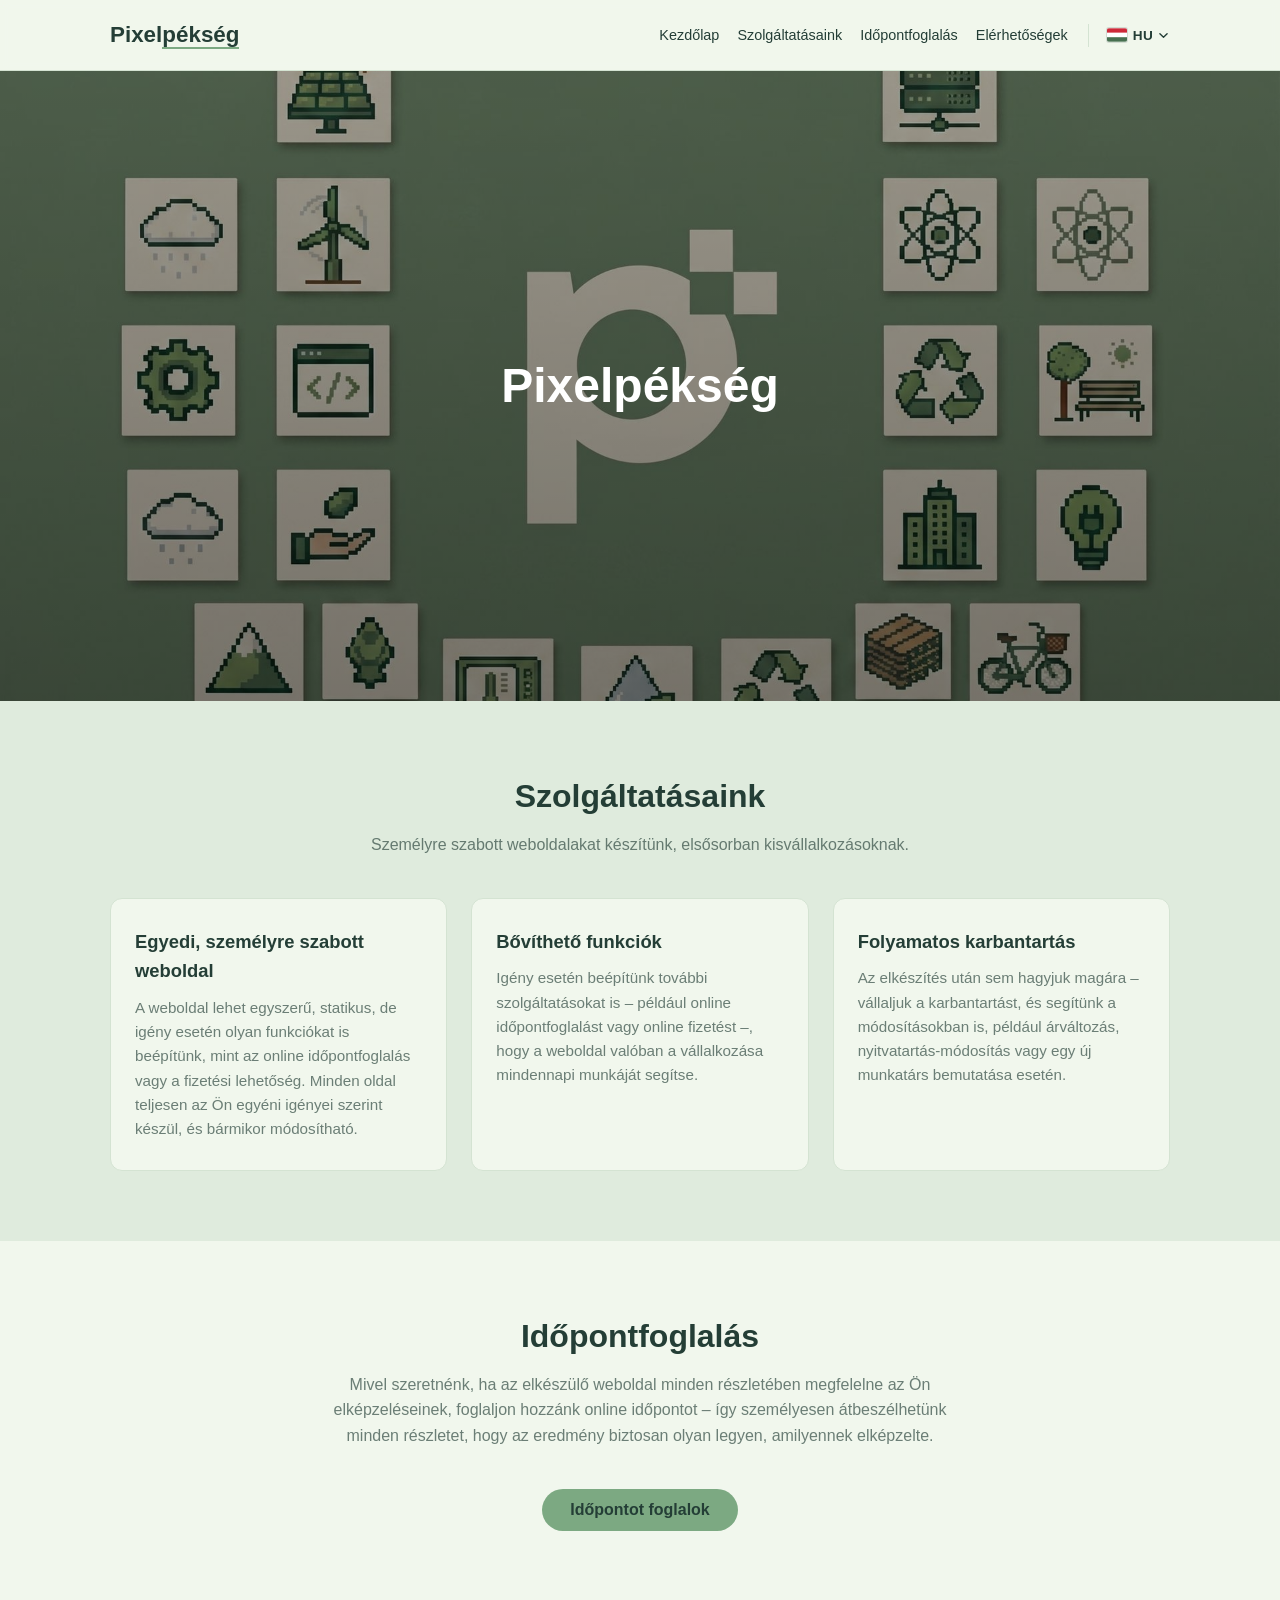
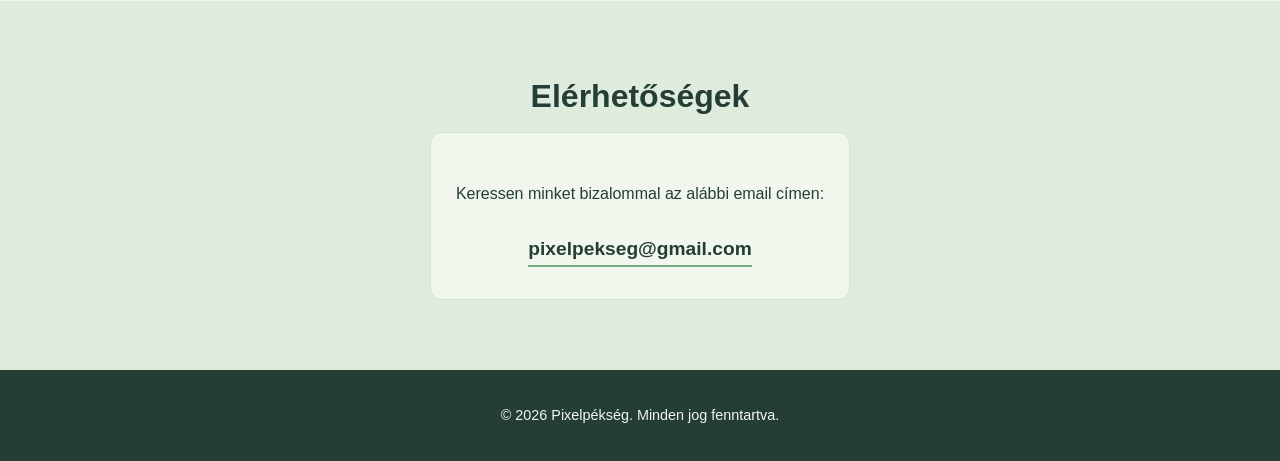
==== index.html @ 6c11970d "Initial commit: Pixelpekseg demo website" ====
<!DOCTYPE html>
<html lang="hu">
<head>
  <meta charset="UTF-8">
  <meta name="viewport" content="width=device-width, initial-scale=1.0">
  <title>Pixelpékség</title>
  <!-- Replace / upload images/favicon.jpeg with your own logo/icon -->
  <link rel="icon" type="image/jpeg" href="images/favicon.jpeg">
  <link rel="apple-touch-icon" href="images/favicon.jpeg">
  <link rel="stylesheet" href="style.css">
</head>
<body>

  <!-- Header / navigation -->
  <header class="site-header">
    <div class="container header-inner">
      <a href="#home" class="logo">Pixel<span>pékség</span></a>

      <!-- Hamburger button for mobile view -->
      <button class="nav-toggle" id="navToggle" aria-label="Menü megnyitása">
        <span></span>
        <span></span>
        <span></span>
      </button>

      <nav class="main-nav" id="mainNav">
        <ul>
          <li><a href="#home">Kezdőlap</a></li>
          <li><a href="#services">Szolgáltatásaink</a></li>
          <li><button id="Anywhere_button_nav" class="nav-book-btn anywhere-book-now-button" type="button" data-booking-url="https://pixelpekseg.setmore.com/hu/categories/0037f81e-36a4-48d4-bc42-3b46f79f128e" data-new-tab="false">Időpontfoglalás</button></li>
          <li><a href="#contact">Elérhetőségek</a></li>
        </ul>

        <!-- Language picker: only the current language is shown, click opens a popup modal -->
        <div class="lang-switch">
          <button class="lang-current" id="langToggle" type="button" aria-haspopup="dialog" aria-expanded="false">
            <svg class="flag" viewBox="0 0 30 20"><rect width="30" height="6.67" fill="#CE2939"/><rect y="6.67" width="30" height="6.67" fill="#fff"/><rect y="13.34" width="30" height="6.66" fill="#477050"/></svg>
            HU
            <svg class="chevron" viewBox="0 0 10 6"><path d="M1 1l4 4 4-4" fill="none" stroke="currentColor" stroke-width="1.5" stroke-linecap="round" stroke-linejoin="round"/></svg>
          </button>
        </div>
      </nav>
    </div>
  </header>

  <!-- Home section: just a background photo + the business name -->
  <section id="home" class="hero">
    <div class="hero-overlay">
      <div class="container hero-content">
        <h1>Pixelpékség</h1>
      </div>
    </div>
    <!-- Replace images/hero.jpeg with your own photo -->
    <img src="images/hero.jpeg" alt="Pixelpékség" class="hero-bg">
  </section>

  <!-- Services section -->
  <section id="services" class="section services">
    <div class="container">
      <h2>Szolgáltatásaink</h2>
      <p class="section-lead">
        Személyre szabott weboldalakat készítünk, elsősorban kisvállalkozásoknak.
      </p>

      <div class="services-grid">
        <div class="service-card">
          <h3>Egyedi, személyre szabott weboldal</h3>
          <p>
            A weboldal lehet egyszerű, statikus, de igény esetén olyan
            funkciókat is beépítünk, mint az online időpontfoglalás vagy a
            fizetési lehetőség. Minden oldal teljesen az Ön egyéni igényei
            szerint készül, és bármikor módosítható.
          </p>
        </div>

        <div class="service-card">
          <h3>Bővíthető funkciók</h3>
          <p>
            Igény esetén beépítünk további szolgáltatásokat is – például
            online időpontfoglalást vagy online fizetést –, hogy a weboldal
            valóban a vállalkozása mindennapi munkáját segítse.
          </p>
        </div>

        <div class="service-card">
          <h3>Folyamatos karbantartás</h3>
          <p>
            Az elkészítés után sem hagyjuk magára – vállaljuk a karbantartást,
            és segítünk a módosításokban is, például árváltozás,
            nyitvatartás-módosítás vagy egy új munkatárs bemutatása esetén.
          </p>
        </div>
      </div>
    </div>
  </section>

  <!-- Booking section -->
  <section id="booking" class="section booking">
    <div class="container">
      <h2>Időpontfoglalás</h2>
      <p class="section-lead">
        Mivel szeretnénk, ha az elkészülő weboldal minden részletében
        megfelelne az Ön elképzeléseinek, foglaljon hozzánk online
        időpontot – így személyesen átbeszélhetünk minden részletet, hogy
        az eredmény biztosan olyan legyen, amilyennek elképzelte.
      </p>

      <!--
        Setmore "Book Now" widget, using the "Website Consultation" service
        category link. If you rename/recreate this service on Setmore, get
        the new "Copy booking link" and update data-booking-url below (and
        in the header nav button too).
      -->
      <script id="anywhere_book_now_script" src="https://assets.setmore.com/integration/book-now/live/v1/anywhere-book-now.js"></script>
      <div class="booking-cta">
        <button id="Anywhere_button_hero" class="btn btn-primary anywhere-book-now-button" type="button" data-booking-url="https://pixelpekseg.setmore.com/hu/categories/0037f81e-36a4-48d4-bc42-3b46f79f128e" data-new-tab="false">
          Időpontot foglalok
        </button>
      </div>
    </div>
  </section>

  <!-- Contact section -->
  <section id="contact" class="section contact">
    <div class="container">
      <h2>Elérhetőségek</h2>
      <div class="contact-card">
        <p>Keressen minket bizalommal az alábbi email címen:</p>
        <a class="contact-email" href="mailto:pixelpekseg@gmail.com">pixelpekseg@gmail.com</a>
      </div>
    </div>
  </section>

  <!-- Footer -->
  <footer class="site-footer">
    <div class="container footer-inner">
      <p>&copy; <span id="year"></span> Pixelpékség. Minden jog fenntartva.</p>
    </div>
  </footer>

  <!-- Language picker popup modal -->
  <div class="lang-modal" id="langModal">
    <div class="lang-modal-backdrop" id="langModalBackdrop"></div>
    <div class="lang-modal-box" role="dialog" aria-modal="true" aria-label="Nyelv kiválasztása">
      <div class="lang-modal-header">
        <h3>Nyelv kiválasztása</h3>
        <button class="lang-modal-close" id="langModalClose" type="button" aria-label="Bezárás">&times;</button>
      </div>
      <div class="lang-modal-list">
        <a class="lang-modal-option active" href="index.html">
          <svg class="flag" viewBox="0 0 30 20"><rect width="30" height="6.67" fill="#CE2939"/><rect y="6.67" width="30" height="6.67" fill="#fff"/><rect y="13.34" width="30" height="6.66" fill="#477050"/></svg>
          Magyar
        </a>
        <a class="lang-modal-option" href="en/index.html">
          <svg class="flag" viewBox="0 0 30 20"><rect width="30" height="20" fill="#00247D"/><path d="M0,0 L30,20 M30,0 L0,20" stroke="#fff" stroke-width="4"/><path d="M0,0 L30,20 M30,0 L0,20" stroke="#CF142B" stroke-width="2"/><path d="M15,0 V20 M0,10 H30" stroke="#fff" stroke-width="6"/><path d="M15,0 V20 M0,10 H30" stroke="#CF142B" stroke-width="3.6"/></svg>
          English
        </a>
        <a class="lang-modal-option" href="de/index.html">
          <svg class="flag" viewBox="0 0 30 20"><rect width="30" height="6.67" fill="#000"/><rect y="6.67" width="30" height="6.67" fill="#DD0000"/><rect y="13.34" width="30" height="6.66" fill="#FFCE00"/></svg>
          Deutsch
        </a>
      </div>
    </div>
  </div>

  <script src="script.js"></script>
</body>
</html>
---- style.css ----
/* ==========================================================
   Base setup
   ========================================================== */
:root {
  /* ----------------------------------------------------------
     BRAND COLOR SCHEME — change only these 3 base colors to
     re-theme the whole site:
       - pale mint (background): #f1f7ed
       - dark forest green:      #243e36
       - sage green:             #7ca982
     The remaining variables (bg-alt, border, primary-dark) are
     light tints/shades derived FROM these 3 colors. If you
     change the base colors a lot, consider regenerating these
     derived tones too for the best look.
     ---------------------------------------------------------- */
  --color-dark: #243e36;                          /* dark forest green - headings, footer, primary text */
  --color-primary: #7ca982;                       /* sage green - buttons, highlights */
  --color-primary-dark: #69906f;                  /* darker sage - hover state (derived) */
  --color-text: #243e36;                          /* body text (same as dark) */
  --color-text-muted: rgba(36, 62, 54, 0.65);      /* muted dark green - secondary text */
  --color-bg: #f1f7ed;                             /* pale mint - main background */
  --color-bg-alt: #dfebdd;                         /* slightly deeper mint tint - alternating section background (derived) */
  --color-border: #d4e3d2;                         /* pale green tint - borders (derived) */

  --font-heading: 'Segoe UI', Arial, sans-serif;
  --font-body: 'Segoe UI', Arial, sans-serif;
  --max-width: 1100px;
}

* {
  box-sizing: border-box;
}

html {
  scroll-behavior: smooth;
}

body {
  margin: 0;
  font-family: var(--font-body);
  color: var(--color-text);
  background: var(--color-bg);
  line-height: 1.6;
}

h1, h2, h3 {
  font-family: var(--font-heading);
  font-weight: 700;
  color: var(--color-dark);
  margin-top: 0;
}

a {
  text-decoration: none;
  color: inherit;
}

img {
  max-width: 100%;
  display: block;
}

.container {
  max-width: var(--max-width);
  margin: 0 auto;
  padding: 0 20px;
}

.section {
  padding: 70px 0;
}

.section h2 {
  font-size: 2rem;
  margin-bottom: 10px;
  text-align: center;
}

.section-lead {
  text-align: center;
  max-width: 650px;
  margin: 0 auto 40px;
  color: var(--color-text-muted);
}

.btn {
  display: inline-block;
  padding: 12px 28px;
  border-radius: 30px;
  font-weight: bold;
  border: none;
  cursor: pointer;
  font-family: inherit;
  font-size: 1rem;
  transition: transform 0.2s ease, background 0.2s ease;
}

.btn-primary {
  background: var(--color-primary);
  color: var(--color-dark);
}

.btn-primary:hover {
  background: var(--color-primary-dark);
  transform: translateY(-2px);
}

/* ==========================================================
   Header / navigation
   ========================================================== */
.site-header {
  position: sticky;
  top: 0;
  z-index: 100;
  background: rgba(241, 247, 237, 0.95);
  border-bottom: 1px solid var(--color-border);
  backdrop-filter: blur(4px);
}

.header-inner {
  display: flex;
  align-items: center;
  justify-content: space-between;
  height: 70px;
}

.logo {
  font-family: var(--font-heading);
  font-size: 1.4rem;
  font-weight: 700;
  color: var(--color-dark);
}

.logo span {
  color: var(--color-dark);
  border-bottom: 2px solid var(--color-primary);
}

.main-nav ul {
  list-style: none;
  display: flex;
  gap: 18px;
  margin: 0;
  padding: 0;
}

.main-nav a,
.nav-book-btn {
  font-weight: 500;
  font-size: 0.9rem;
  white-space: nowrap;
  position: relative;
}

.main-nav a:hover,
.nav-book-btn:hover {
  color: var(--color-dark);
  box-shadow: inset 0 -2px 0 var(--color-primary);
}

.nav-book-btn {
  background: none;
  border: none;
  padding: 0;
  font-family: inherit;
  color: inherit;
  cursor: pointer;
}

.main-nav {
  display: flex;
  align-items: center;
  gap: 20px;
}

.lang-switch {
  padding-left: 16px;
  border-left: 1px solid var(--color-border);
}

.lang-current {
  display: flex;
  align-items: center;
  gap: 6px;
  background: none;
  border: none;
  font-family: inherit;
  font-size: 0.85rem;
  font-weight: 600;
  letter-spacing: 0.02em;
  color: var(--color-dark);
  cursor: pointer;
  padding: 4px 2px;
}

.lang-current .chevron {
  width: 9px;
  height: 9px;
  color: var(--color-dark);
  transition: transform 0.2s ease;
}

.lang-current.open .chevron {
  transform: rotate(180deg);
}

.lang-current .flag {
  width: 20px;
  height: 14px;
  border-radius: 2px;
  display: block;
  flex-shrink: 0;
  box-shadow: 0 0 0 1px rgba(36, 62, 54, 0.15);
}

/* ==========================================================
   Language picker modal
   position:fixed so no parent overflow can ever clip it —
   works reliably on mobile too, unlike an in-header dropdown.
   ========================================================== */
.lang-modal {
  display: none;
  position: fixed;
  inset: 0;
  z-index: 200;
  align-items: center;
  justify-content: center;
  padding: 20px;
}

.lang-modal.open {
  display: flex;
}

.lang-modal-backdrop {
  position: absolute;
  inset: 0;
  background: rgba(36, 62, 54, 0.5);
}

.lang-modal-box {
  position: relative;
  width: 100%;
  max-width: 320px;
  background: var(--color-bg);
  border-radius: 16px;
  padding: 22px;
  box-shadow: 0 20px 50px rgba(36, 62, 54, 0.3);
}

.lang-modal-header {
  display: flex;
  align-items: center;
  justify-content: space-between;
  margin-bottom: 16px;
}

.lang-modal-header h3 {
  margin: 0;
  font-size: 1.1rem;
}

.lang-modal-close {
  background: none;
  border: none;
  font-size: 1.6rem;
  line-height: 1;
  color: var(--color-dark);
  cursor: pointer;
  padding: 2px 6px;
}

.lang-modal-list {
  display: flex;
  flex-direction: column;
  gap: 6px;
}

.lang-modal-option {
  display: flex;
  align-items: center;
  gap: 12px;
  padding: 12px 14px;
  border-radius: 10px;
  font-size: 1rem;
  font-weight: 600;
  color: var(--color-dark);
}

.lang-modal-option:hover {
  background: var(--color-bg-alt);
}

.lang-modal-option.active {
  background: var(--color-bg-alt);
}

.lang-modal-option .flag {
  width: 26px;
  height: 18px;
  border-radius: 3px;
  display: block;
  flex-shrink: 0;
  box-shadow: 0 0 0 1px rgba(36, 62, 54, 0.15);
}

.nav-toggle {
  display: none;
  flex-direction: column;
  justify-content: center;
  gap: 5px;
  width: 32px;
  height: 32px;
  background: none;
  border: none;
  cursor: pointer;
}

.nav-toggle span {
  display: block;
  height: 2px;
  background: var(--color-dark);
  border-radius: 2px;
}

/* ==========================================================
   Hero section
   ========================================================== */
.hero {
  position: relative;
  height: 70vh;
  min-height: 380px;
  display: flex;
  align-items: center;
  justify-content: center;
  overflow: hidden;
}

.hero-bg {
  position: absolute;
  inset: 0;
  width: 100%;
  height: 100%;
  object-fit: cover;
  z-index: -2;
}

.hero-overlay {
  position: absolute;
  inset: 0;
  width: 100%;
  display: flex;
  align-items: center;
  justify-content: center;
  /* Neutral (colorless) darkening only, for text readability - does not
     tint the photo's own colors */
  background: linear-gradient(180deg, rgba(0,0,0,0.35), rgba(0,0,0,0.5));
}

.hero-content {
  text-align: center;
}

.hero-content h1 {
  color: #fff;
  font-size: 3rem;
  margin: 0;
}

/* ==========================================================
   Services section (feature cards)
   ========================================================== */
.services {
  background: var(--color-bg-alt);
}

.services-grid {
  display: grid;
  grid-template-columns: repeat(auto-fit, minmax(260px, 1fr));
  gap: 24px;
}

.service-card {
  background: var(--color-bg);
  border: 1px solid var(--color-border);
  border-radius: 12px;
  padding: 28px 24px;
  transition: transform 0.2s ease, box-shadow 0.2s ease;
}

.service-card:hover {
  transform: translateY(-4px);
  box-shadow: 0 12px 24px rgba(36, 62, 54, 0.1);
}

.service-card h3 {
  font-size: 1.15rem;
  margin-bottom: 10px;
}

.service-card p {
  color: var(--color-text-muted);
  font-size: 0.95rem;
  margin: 0;
}

/* ==========================================================
   Booking section
   ========================================================== */
.booking {
  background: var(--color-bg);
}

.booking-cta {
  text-align: center;
}

/* ==========================================================
   Contact section
   ========================================================== */
.contact {
  background: var(--color-bg-alt);
}

.contact-card {
  max-width: 420px;
  margin: 0 auto;
  text-align: center;
  background: var(--color-bg);
  border: 1px solid var(--color-border);
  border-radius: 12px;
  padding: 32px 24px;
}

.contact-email {
  display: inline-block;
  margin-top: 12px;
  font-size: 1.2rem;
  font-weight: 700;
  color: var(--color-dark);
  border-bottom: 2px solid var(--color-primary);
}

/* ==========================================================
   Footer
   ========================================================== */
.site-footer {
  background: var(--color-dark);
  color: var(--color-bg);
  padding: 30px 0;
}

.footer-inner {
  text-align: center;
  font-size: 0.9rem;
}

.footer-inner p {
  margin: 4px 0;
}

/* ==========================================================
   Responsiveness
   ========================================================== */
@media (max-width: 768px) {
  .nav-toggle {
    display: flex;
  }

  .main-nav {
    position: absolute;
    top: 70px;
    left: 0;
    right: 0;
    flex-direction: column;
    align-items: stretch;
    gap: 0;
    background: var(--color-bg);
    border-bottom: 1px solid var(--color-border);
    max-height: 0;
    overflow: hidden;
    transition: max-height 0.3s ease;
  }

  .main-nav.open {
    max-height: calc(100vh - 70px);
    overflow-y: auto;
  }

  .main-nav ul {
    flex-direction: column;
    gap: 0;
    padding: 10px 20px;
  }

  .main-nav li {
    border-bottom: 1px solid var(--color-border);
  }

  .main-nav a,
  .nav-book-btn {
    display: block;
    width: 100%;
    text-align: left;
    padding: 14px 0;
  }

  .lang-switch {
    display: flex;
    justify-content: center;
    padding: 16px 20px;
    border-left: none;
    border-top: 1px solid var(--color-border);
  }

  .hero-content h1 {
    font-size: 2.1rem;
  }
}
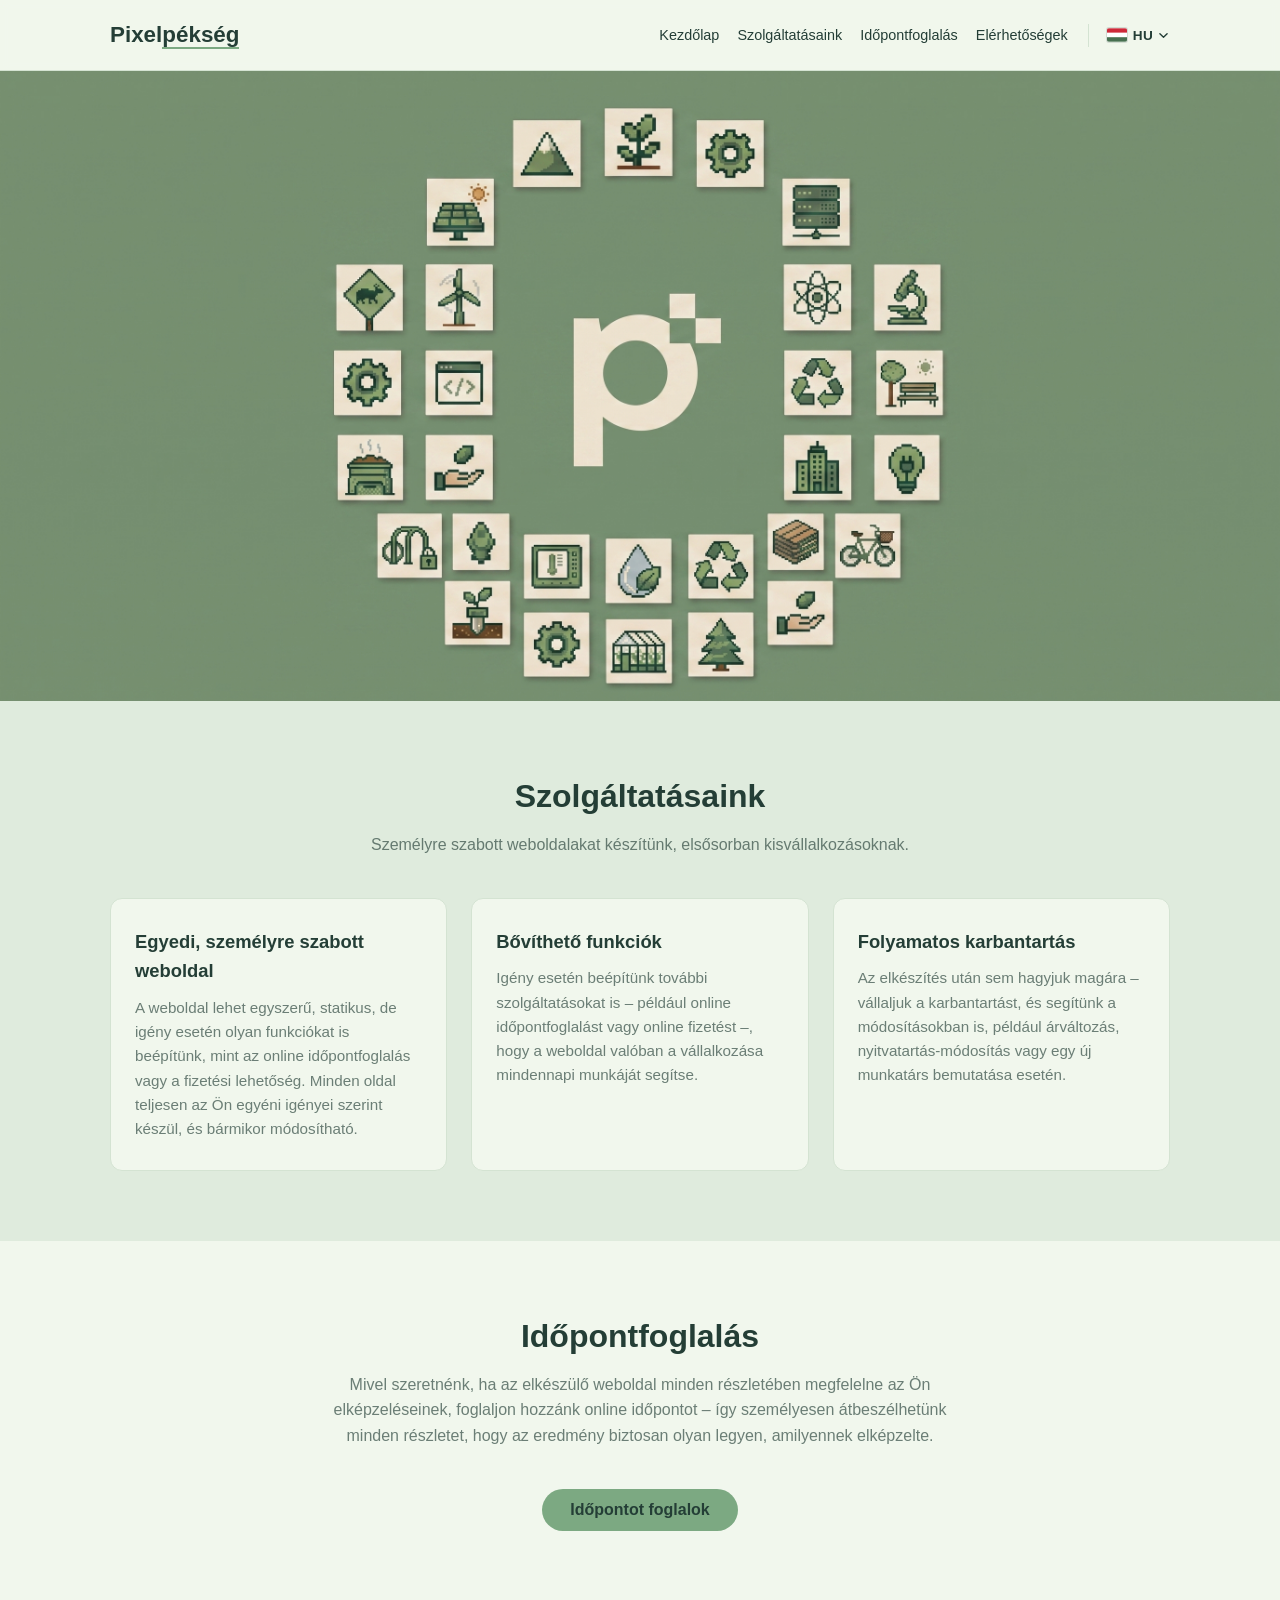
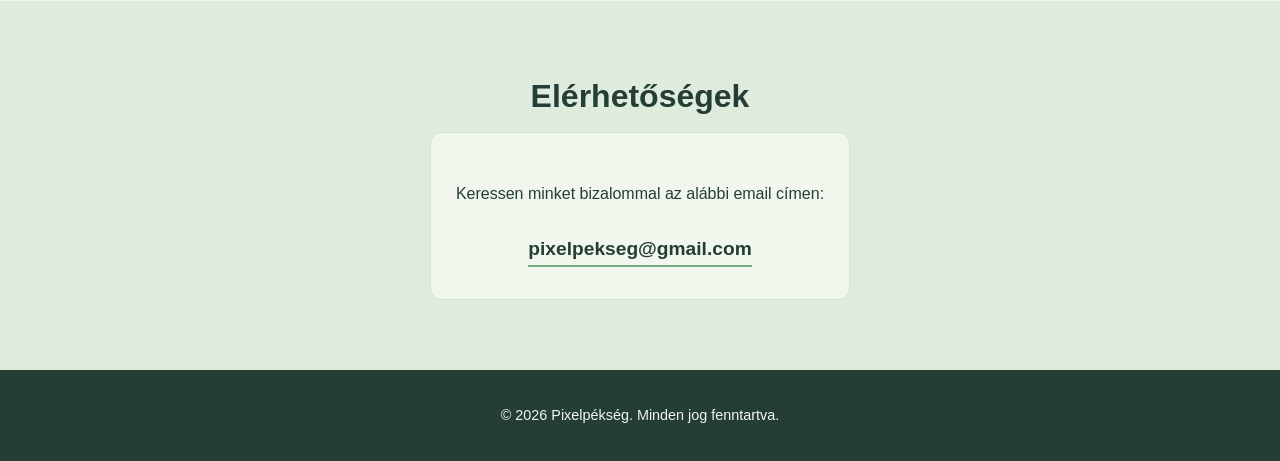
==== commit 20e7360a: "Prepare for google search" ====
--- a/index.html
+++ b/index.html
@@ -4,10 +4,40 @@
   <meta charset="UTF-8">
   <meta name="viewport" content="width=device-width, initial-scale=1.0">
   <title>Pixelpékség</title>
+  <meta name="description" content="Pixelpékség – egyedi, személyre szabott weboldalak kisvállalkozásoknak, online időpontfoglalással és folyamatos karbantartással.">
+
+  <link rel="canonical" href="https://pixelpekseg.com/">
+  <link rel="alternate" hreflang="hu" href="https://pixelpekseg.com/">
+  <link rel="alternate" hreflang="en" href="https://pixelpekseg.com/en/">
+  <link rel="alternate" hreflang="de" href="https://pixelpekseg.com/de/">
+  <link rel="alternate" hreflang="x-default" href="https://pixelpekseg.com/">
+
+  <meta property="og:type" content="website">
+  <meta property="og:title" content="Pixelpékség">
+  <meta property="og:description" content="Egyedi, személyre szabott weboldalak kisvállalkozásoknak, online időpontfoglalással és folyamatos karbantartással.">
+  <meta property="og:url" content="https://pixelpekseg.com/">
+  <meta property="og:image" content="https://pixelpekseg.com/images/hero.jpeg">
+  <meta property="og:locale" content="hu_HU">
+
   <!-- Replace / upload images/favicon.jpeg with your own logo/icon -->
   <link rel="icon" type="image/jpeg" href="images/favicon.jpeg">
   <link rel="apple-touch-icon" href="images/favicon.jpeg">
   <link rel="stylesheet" href="style.css">
+
+  <!-- Structured data: helps Google understand this is a web design service
+       business (not a local shop), so no address/opening hours are set. -->
+  <script type="application/ld+json">
+  {
+    "@context": "https://schema.org",
+    "@type": "ProfessionalService",
+    "name": "Pixelpékség",
+    "url": "https://pixelpekseg.com/",
+    "email": "pixelpekseg@gmail.com",
+    "image": "https://pixelpekseg.com/images/hero.jpeg",
+    "description": "Egyedi, személyre szabott weboldalak kisvállalkozásoknak, online időpontfoglalással és folyamatos karbantartással.",
+    "areaServed": "HU"
+  }
+  </script>
 </head>
 <body>
 
@@ -45,11 +75,6 @@
 
   <!-- Home section: just a background photo + the business name -->
   <section id="home" class="hero">
-    <div class="hero-overlay">
-      <div class="container hero-content">
-        <h1>Pixelpékség</h1>
-      </div>
-    </div>
     <!-- Replace images/hero.jpeg with your own photo -->
     <img src="images/hero.jpeg" alt="Pixelpékség" class="hero-bg">
   </section>
--- a/style.css
+++ b/style.css
@@ -345,28 +345,6 @@
   z-index: -2;
 }
 
-.hero-overlay {
-  position: absolute;
-  inset: 0;
-  width: 100%;
-  display: flex;
-  align-items: center;
-  justify-content: center;
-  /* Neutral (colorless) darkening only, for text readability - does not
-     tint the photo's own colors */
-  background: linear-gradient(180deg, rgba(0,0,0,0.35), rgba(0,0,0,0.5));
-}
-
-.hero-content {
-  text-align: center;
-}
-
-.hero-content h1 {
-  color: #fff;
-  font-size: 3rem;
-  margin: 0;
-}
-
 /* ==========================================================
    Services section (feature cards)
    ========================================================== */
@@ -512,8 +490,4 @@
     border-left: none;
     border-top: 1px solid var(--color-border);
   }
-
-  .hero-content h1 {
-    font-size: 2.1rem;
-  }
-}
+}
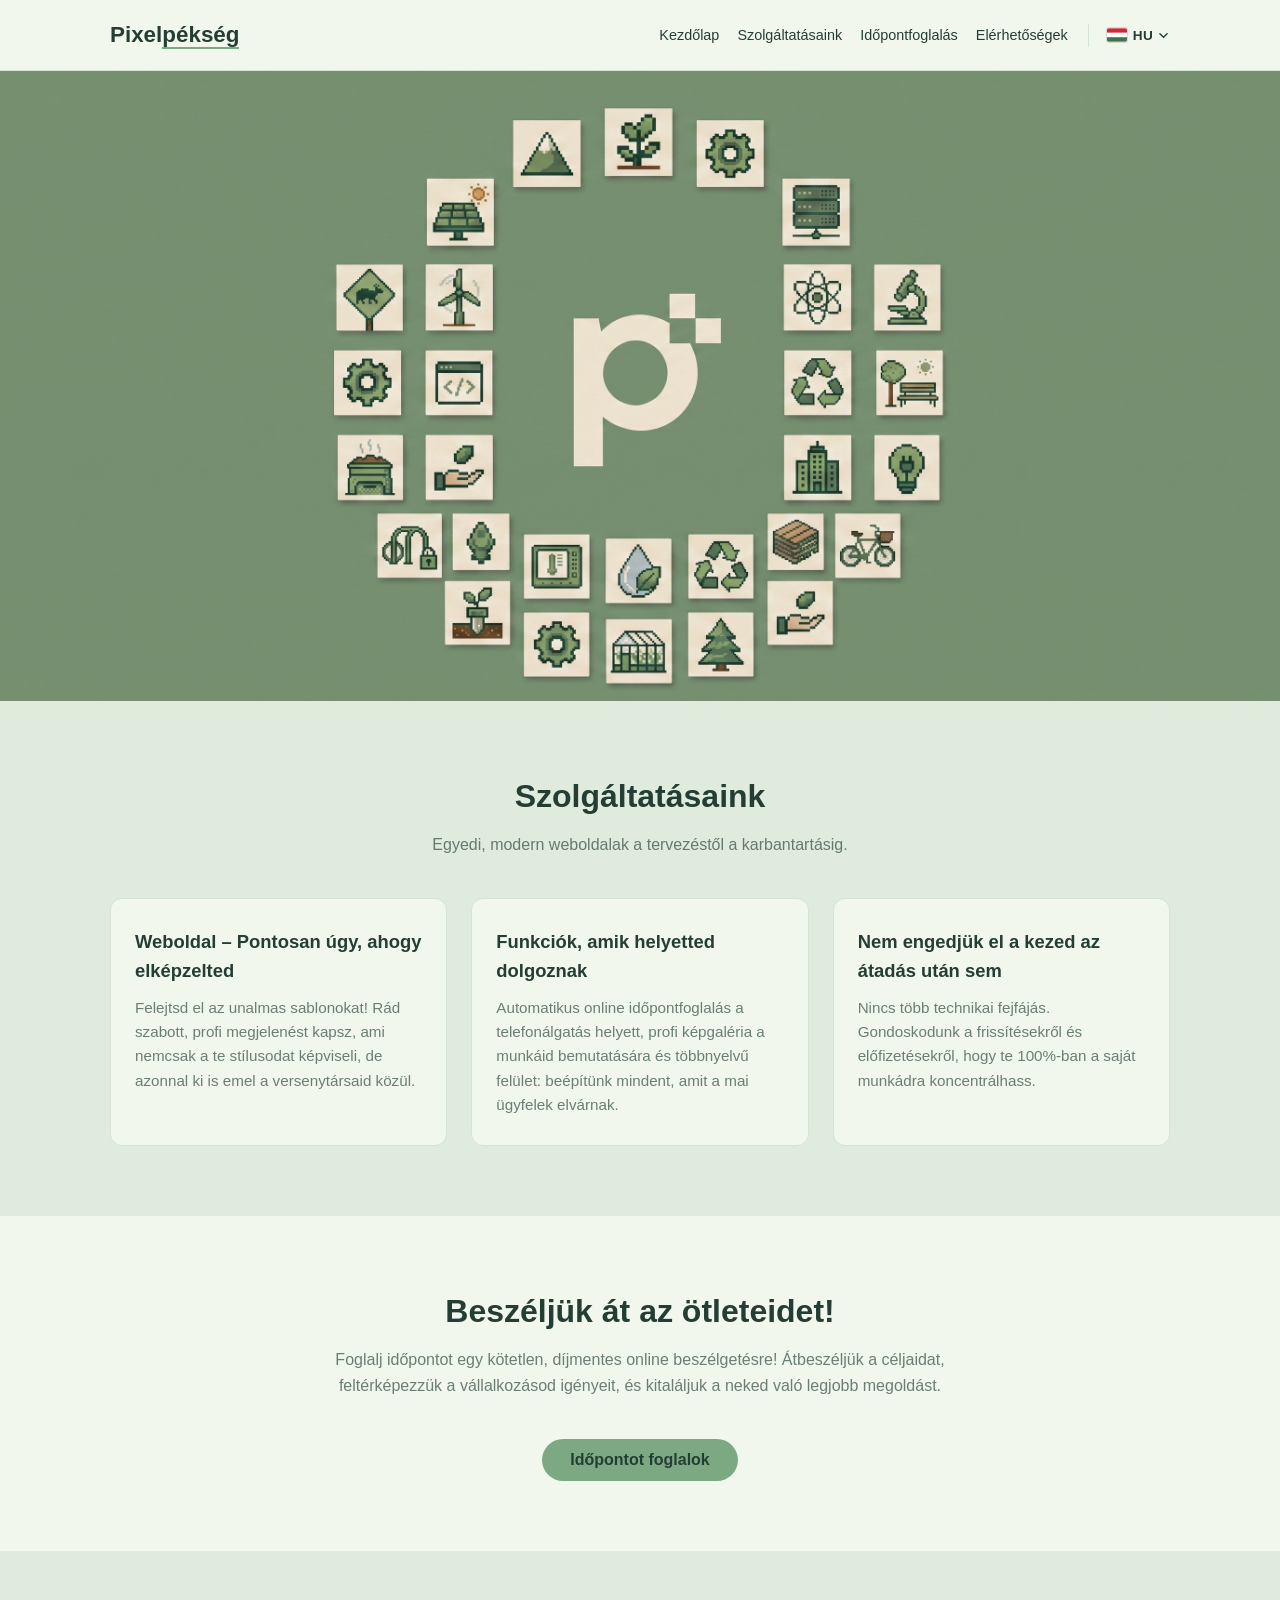
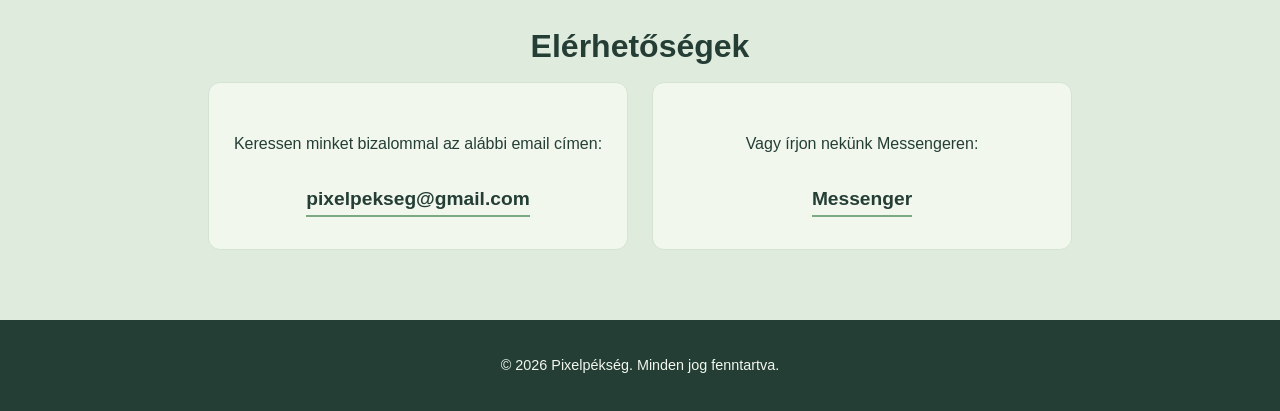
==== commit 9dda97b4: "Added contact ad updated text" ====
--- a/index.html
+++ b/index.html
@@ -84,35 +84,34 @@
     <div class="container">
       <h2>Szolgáltatásaink</h2>
       <p class="section-lead">
-        Személyre szabott weboldalakat készítünk, elsősorban kisvállalkozásoknak.
+        Egyedi, modern weboldalak a tervezéstől a karbantartásig.
       </p>
 
       <div class="services-grid">
         <div class="service-card">
-          <h3>Egyedi, személyre szabott weboldal</h3>
+          <h3>Weboldal – Pontosan úgy, ahogy elképzelted</h3>
           <p>
-            A weboldal lehet egyszerű, statikus, de igény esetén olyan
-            funkciókat is beépítünk, mint az online időpontfoglalás vagy a
-            fizetési lehetőség. Minden oldal teljesen az Ön egyéni igényei
-            szerint készül, és bármikor módosítható.
+            Felejtsd el az unalmas sablonokat! Rád szabott, profi
+            megjelenést kapsz, ami nemcsak a te stílusodat képviseli, de
+            azonnal ki is emel a versenytársaid közül.
           </p>
         </div>
 
         <div class="service-card">
-          <h3>Bővíthető funkciók</h3>
+          <h3>Funkciók, amik helyetted dolgoznak</h3>
           <p>
-            Igény esetén beépítünk további szolgáltatásokat is – például
-            online időpontfoglalást vagy online fizetést –, hogy a weboldal
-            valóban a vállalkozása mindennapi munkáját segítse.
+            Automatikus online időpontfoglalás a telefonálgatás helyett,
+            profi képgaléria a munkáid bemutatására és többnyelvű felület:
+            beépítünk mindent, amit a mai ügyfelek elvárnak.
           </p>
         </div>
 
         <div class="service-card">
-          <h3>Folyamatos karbantartás</h3>
+          <h3>Nem engedjük el a kezed az átadás után sem</h3>
           <p>
-            Az elkészítés után sem hagyjuk magára – vállaljuk a karbantartást,
-            és segítünk a módosításokban is, például árváltozás,
-            nyitvatartás-módosítás vagy egy új munkatárs bemutatása esetén.
+            Nincs több technikai fejfájás. Gondoskodunk a frissítésekről és
+            előfizetésekről, hogy te 100%-ban a saját munkádra
+            koncentrálhass.
           </p>
         </div>
       </div>
@@ -122,12 +121,11 @@
   <!-- Booking section -->
   <section id="booking" class="section booking">
     <div class="container">
-      <h2>Időpontfoglalás</h2>
+      <h2>Beszéljük át az ötleteidet!</h2>
       <p class="section-lead">
-        Mivel szeretnénk, ha az elkészülő weboldal minden részletében
-        megfelelne az Ön elképzeléseinek, foglaljon hozzánk online
-        időpontot – így személyesen átbeszélhetünk minden részletet, hogy
-        az eredmény biztosan olyan legyen, amilyennek elképzelte.
+        Foglalj időpontot egy kötetlen, díjmentes online beszélgetésre!
+        Átbeszéljük a céljaidat, feltérképezzük a vállalkozásod igényeit,
+        és kitaláljuk a neked való legjobb megoldást.
       </p>
 
       <!--
@@ -149,9 +147,15 @@
   <section id="contact" class="section contact">
     <div class="container">
       <h2>Elérhetőségek</h2>
-      <div class="contact-card">
-        <p>Keressen minket bizalommal az alábbi email címen:</p>
-        <a class="contact-email" href="mailto:pixelpekseg@gmail.com">pixelpekseg@gmail.com</a>
+      <div class="contact-cards">
+        <div class="contact-card">
+          <p>Keressen minket bizalommal az alábbi email címen:</p>
+          <a class="contact-email" href="mailto:pixelpekseg@gmail.com">pixelpekseg@gmail.com</a>
+        </div>
+        <div class="contact-card">
+          <p>Vagy írjon nekünk Messengeren:</p>
+          <a class="contact-messenger" href="https://m.me/61594080247112" target="_blank" rel="noopener noreferrer">Messenger</a>
+        </div>
       </div>
     </div>
   </section>
--- a/style.css
+++ b/style.css
@@ -400,9 +400,16 @@
   background: var(--color-bg-alt);
 }
 
+.contact-cards {
+  display: flex;
+  flex-wrap: wrap;
+  justify-content: center;
+  gap: 24px;
+}
+
 .contact-card {
+  flex: 1 1 260px;
   max-width: 420px;
-  margin: 0 auto;
   text-align: center;
   background: var(--color-bg);
   border: 1px solid var(--color-border);
@@ -410,7 +417,8 @@
   padding: 32px 24px;
 }
 
-.contact-email {
+.contact-email,
+.contact-messenger {
   display: inline-block;
   margin-top: 12px;
   font-size: 1.2rem;
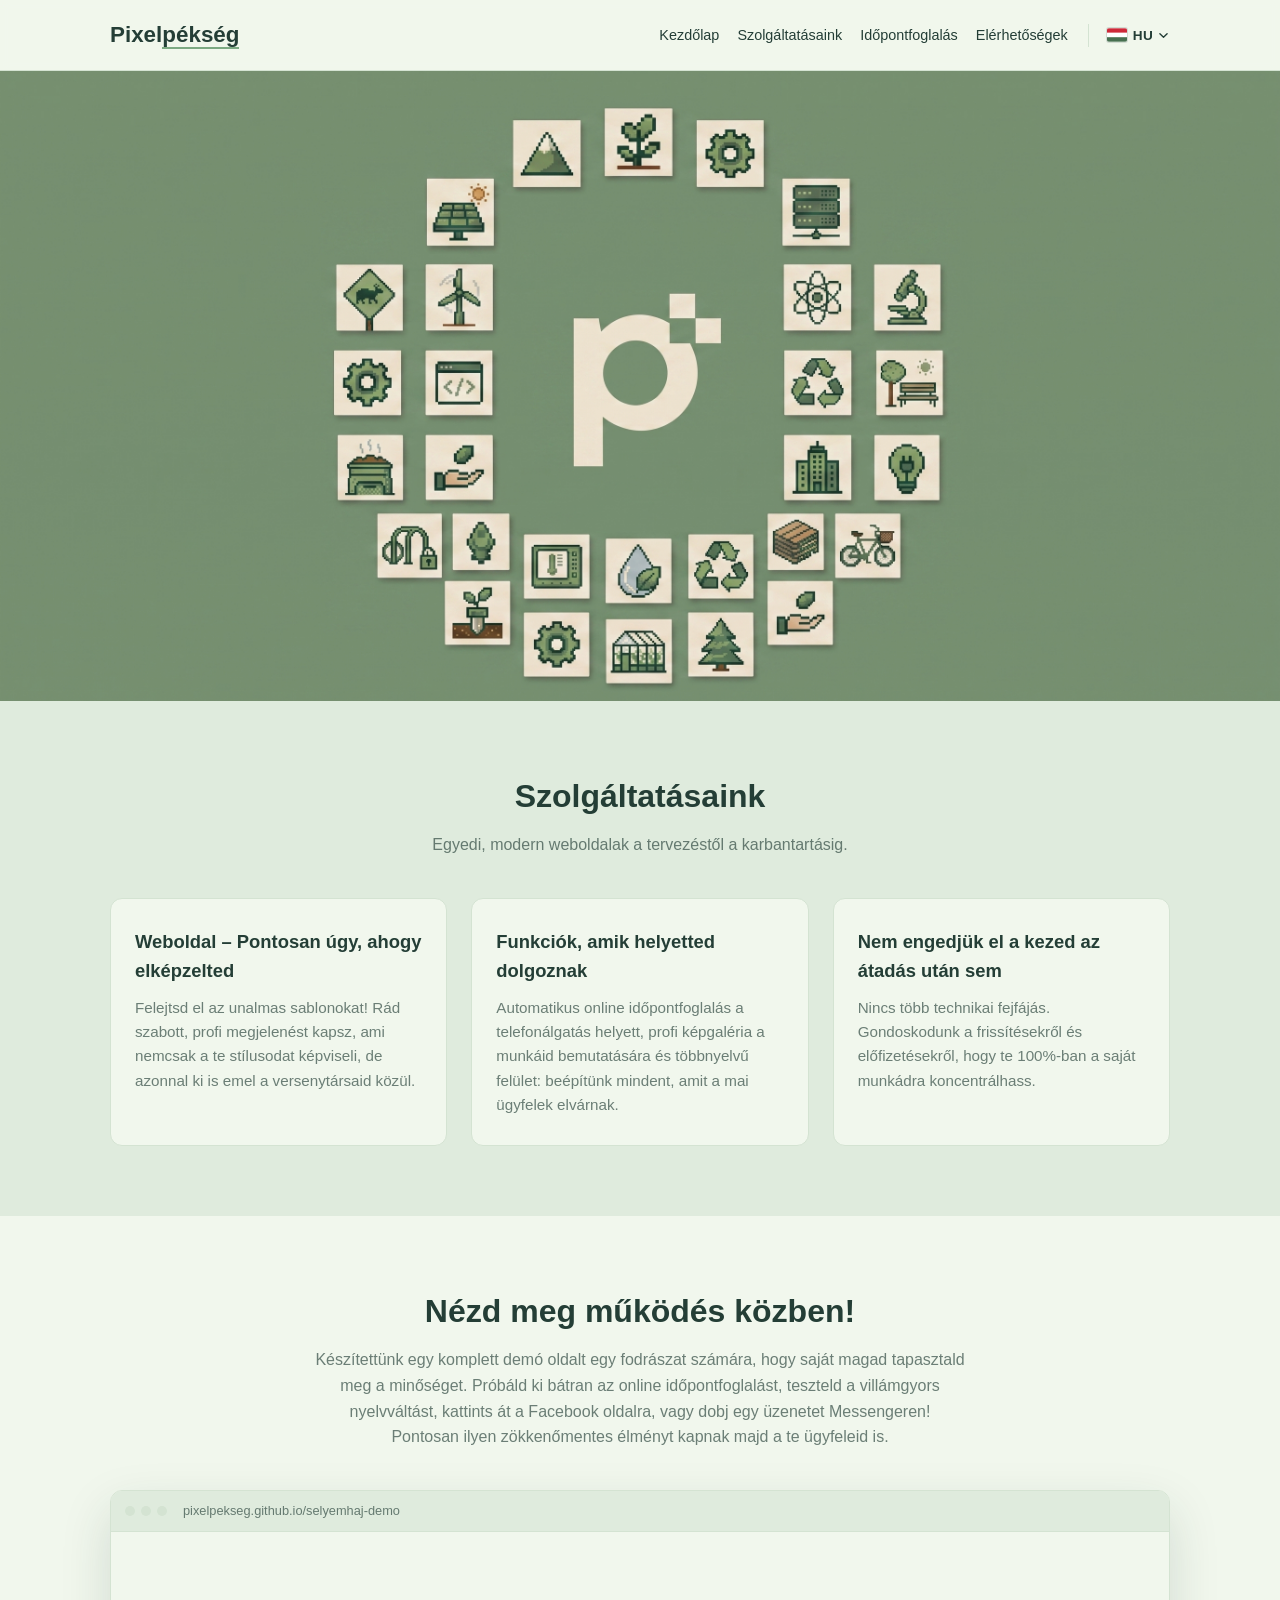
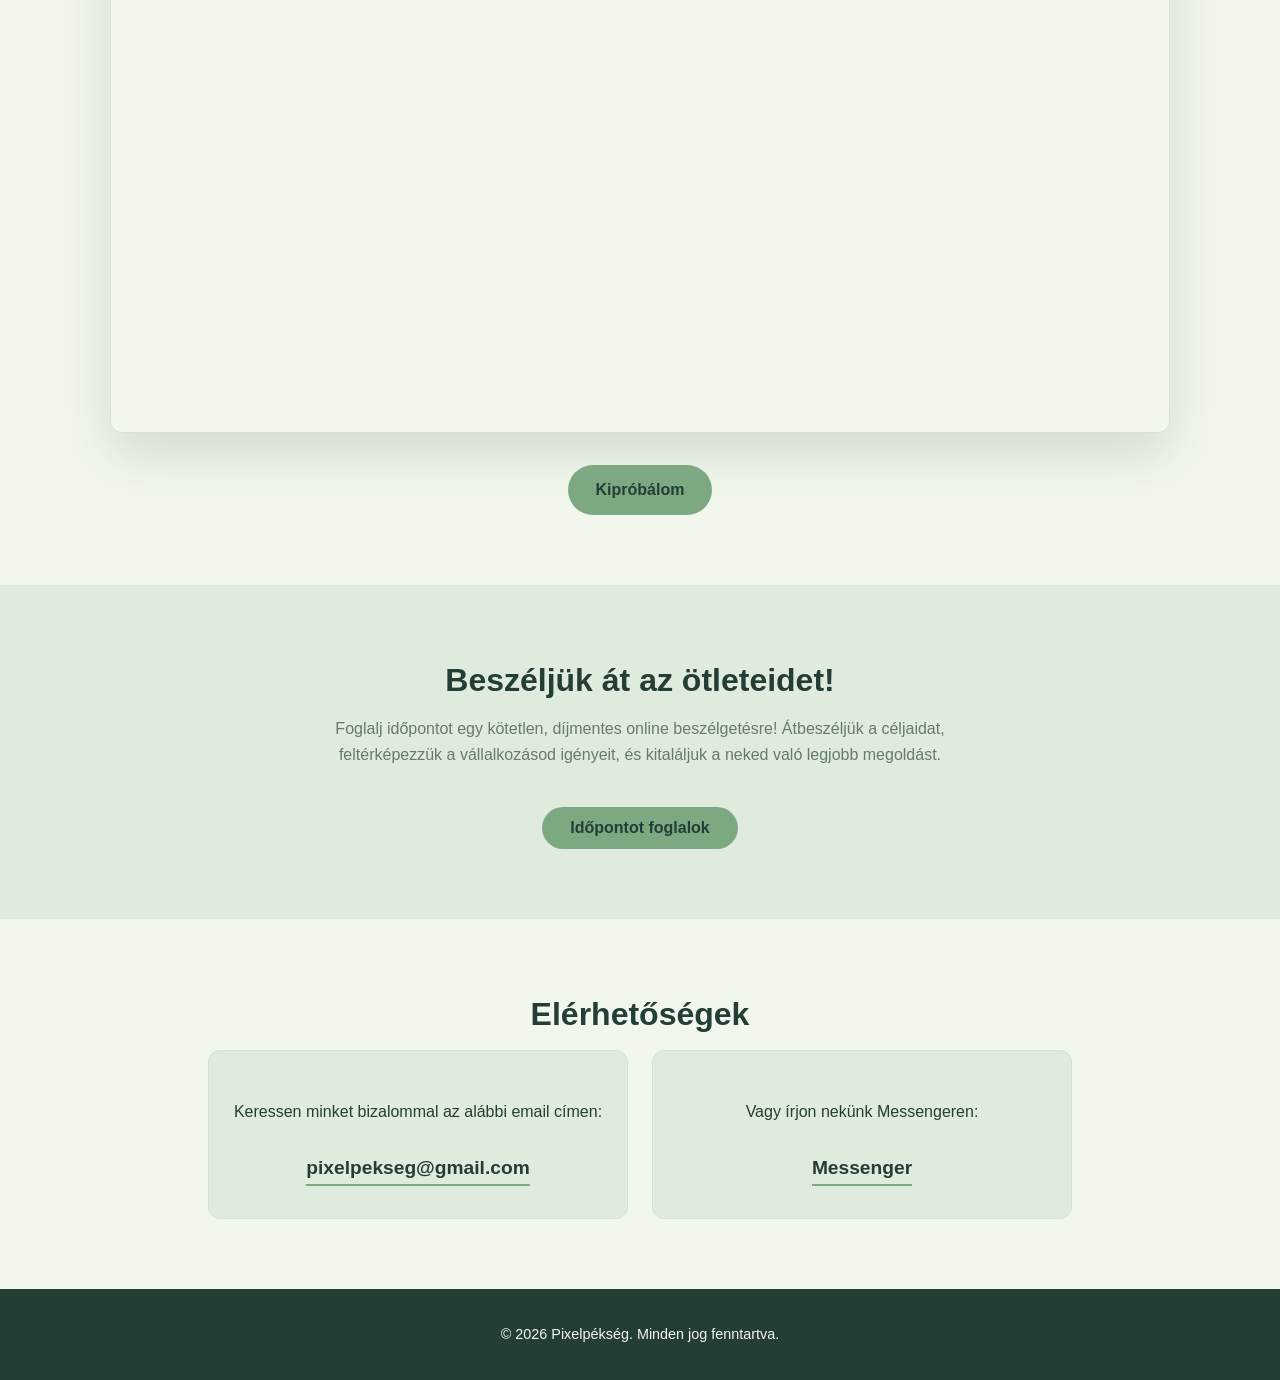
==== commit 7a53583a: "Added demo page" ====
--- a/index.html
+++ b/index.html
@@ -118,6 +118,42 @@
     </div>
   </section>
 
+  <!-- Demo preview section: showcases the actual live demo website -->
+  <section id="demo" class="section demo-preview">
+    <div class="container">
+      <h2>Nézd meg működés közben!</h2>
+      <p class="section-lead">
+        Készítettünk egy komplett demó oldalt egy fodrászat számára, hogy
+        saját magad tapasztald meg a minőséget. Próbáld ki bátran az online
+        időpontfoglalást, teszteld a villámgyors nyelvváltást, kattints át a
+        Facebook oldalra, vagy dobj egy üzenetet Messengeren! Pontosan ilyen
+        zökkenőmentes élményt kapnak majd a te ügyfeleid is.
+      </p>
+
+      <div class="demo-frame">
+        <div class="demo-frame-bar">
+          <span class="demo-frame-dot"></span>
+          <span class="demo-frame-dot"></span>
+          <span class="demo-frame-dot"></span>
+          <span class="demo-frame-url">pixelpekseg.github.io/selyemhaj-demo</span>
+        </div>
+        <!-- Live embed of the actual demo site -->
+        <iframe
+          class="demo-frame-iframe"
+          src="https://pixelpekseg.github.io/selyemhaj-demo/"
+          title="Selyemhaj Fodrászat demo website preview"
+          loading="lazy">
+        </iframe>
+      </div>
+
+      <div class="demo-cta">
+        <a class="btn btn-primary" href="https://pixelpekseg.github.io/selyemhaj-demo/" target="_blank" rel="noopener noreferrer">
+          Kipróbálom
+        </a>
+      </div>
+    </div>
+  </section>
+
   <!-- Booking section -->
   <section id="booking" class="section booking">
     <div class="container">
--- a/style.css
+++ b/style.css
@@ -383,10 +383,64 @@
 }
 
 /* ==========================================================
+   Demo preview section (embedded live preview of the demo site)
+   ========================================================== */
+.demo-preview {
+  background: var(--color-bg);
+}
+
+.demo-frame {
+  /* Full container width, not a narrower fixed value - the embedded
+     demo site's own header needs enough width to lay out its nav
+     without wrapping to its mobile layout. */
+  max-width: var(--max-width);
+  margin: 0 auto 32px;
+  border-radius: 12px;
+  overflow: hidden;
+  border: 1px solid var(--color-border);
+  box-shadow: 0 20px 50px rgba(36, 62, 54, 0.15);
+}
+
+.demo-frame-bar {
+  display: flex;
+  align-items: center;
+  gap: 6px;
+  padding: 10px 14px;
+  background: var(--color-bg-alt);
+  border-bottom: 1px solid var(--color-border);
+}
+
+.demo-frame-dot {
+  width: 10px;
+  height: 10px;
+  border-radius: 50%;
+  background: var(--color-border);
+}
+
+.demo-frame-url {
+  margin-left: 10px;
+  font-size: 0.8rem;
+  color: var(--color-text-muted);
+}
+
+.demo-frame-iframe {
+  display: block;
+  width: 100%;
+  height: 500px;
+  border: none;
+}
+
+.demo-cta {
+  text-align: center;
+}
+
+/* ==========================================================
    Booking section
    ========================================================== */
 .booking {
-  background: var(--color-bg);
+  /* bg-alt, because inserting the demo-preview section above (bg)
+     shifted the background alternation */
+  background: var(--color-bg-alt);
 }
 
 .booking-cta {
@@ -397,7 +451,8 @@
    Contact section
    ========================================================== */
 .contact {
-  background: var(--color-bg-alt);
+  /* bg, because the booking section above is now bg-alt (see comment there) */
+  background: var(--color-bg);
 }
 
 .contact-cards {
@@ -411,7 +466,9 @@
   flex: 1 1 260px;
   max-width: 420px;
   text-align: center;
-  background: var(--color-bg);
+  /* bg-alt for contrast against the section's own bg background
+     (see comment on .contact above) */
+  background: var(--color-bg-alt);
   border: 1px solid var(--color-border);
   border-radius: 12px;
   padding: 32px 24px;
@@ -449,6 +506,10 @@
    Responsiveness
    ========================================================== */
 @media (max-width: 768px) {
+  .demo-frame-iframe {
+    height: 360px;
+  }
+
   .nav-toggle {
     display: flex;
   }
